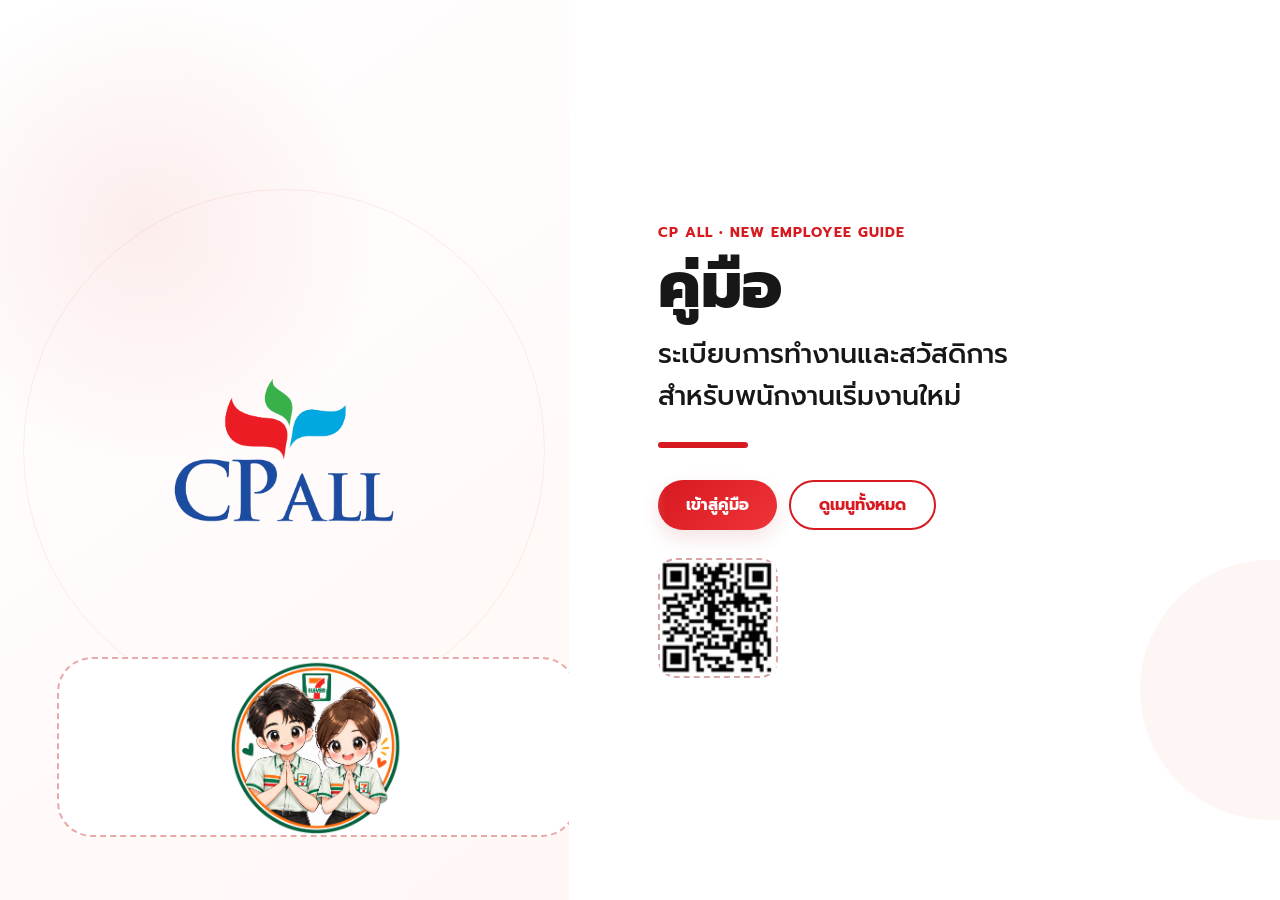
==== index.html @ 50b3a1e7 "upload website" ====
<!doctype html>
<html lang="th">
<head>
  <meta charset="UTF-8">
  <meta name="viewport" content="width=device-width, initial-scale=1.0">

  <title>คู่มือระเบียบการทำงานและสวัสดิการ</title>

  <!-- CSS -->
  <link rel="stylesheet" href="css/style.css">
</head>

<body>

  <main class="page">

    <section class="landing">

      <!-- =========================
           ฝั่งซ้าย : LOGO / รูปภาพ
           ========================= -->
      <div class="landing-visual">

        <!-- LOGO -->
        <img
          src="assets/logo.png"
          class="landing-logo"
          alt="CP ALL Logo"
          onerror="
            this.style.display='none';
            this.nextElementSibling.style.display='flex';
          "
        >

        <!-- แสดงเมื่อไม่มี logo.png -->
        <div
          class="placeholder"
          style="
            display:none;
            width:260px;
            height:180px;
          "
        >
          <b>logo.png</b>
          <small>
            นำไฟล์โลโก้มาใส่ที่<br>
            assets/logo.png
          </small>
        </div>

        <!-- รูปภาพด้านล่าง -->
        <div class="landing-photo">
          <img
            src="assets/pic1.png"
            alt="ภาพประกอบคู่มือ"
          >
        </div>

      </div>


      <!-- =========================
           ฝั่งขวา : ข้อมูลหน้าแรก
           ========================= -->
      <div class="landing-content">

        <!-- ข้อความด้านบน -->
        <div class="kicker fade-up">
          CP ALL • NEW EMPLOYEE GUIDE
        </div>

        <!-- หัวข้อ -->
        <h1 class="fade-up delay-1">
          คู่มือ
        </h1>

        <!-- รายละเอียด -->
        <h2 class="fade-up delay-2">
          ระเบียบการทำงานและสวัสดิการ
          <br>
          สำหรับพนักงานเริ่มงานใหม่
        </h2>

        <!-- เส้นแดง -->
        <div class="landing-line fade-up delay-3"></div>

        <!-- ปุ่ม -->
        <div class="landing-actions fade-up delay-4">

          <a
            class="btn red"
            href="menu.html"
          >
            เข้าสู่คู่มือ
          </a>

          <a
            class="btn white"
            href="menu.html"
          >
            ดูเมนูทั้งหมด
          </a>

        </div>

        <!-- QR CODE -->
        <div class="qr-box fade-up delay-5">
          <img
            src="assets/qr.png"
            alt="QR Code"
          >
        </div>

      </div>

    </section>

  </main>

  <!-- JavaScript -->
  <script src="js/main.js"></script>

</body>
</html>
---- css/style.css ----
@import url('https://fonts.googleapis.com/css2?family=Prompt:wght@300;400;500;600;700;800&display=swap');

:root{
  --red:#d71920;
  --red2:#ee3439;
  --red-dark:#b90f15;
  --red-soft:#fff3f1;
  --pink:#f4aaa9;
  --pink-soft:#fff8f6;
  --ink:#171717;
  --muted:#777;
  --white:#fff;
  --shadow:0 14px 35px rgba(170,20,25,.13);
  --shadow2:0 8px 20px rgba(170,20,25,.12);
}

*{box-sizing:border-box}
html{scroll-behavior:smooth}
body{
  margin:0;
  min-height:100vh;
  font-family:"Prompt",sans-serif;
  color:var(--ink);
  background:
    radial-gradient(circle at 10% 10%,rgba(215,25,32,.06),transparent 28%),
    radial-gradient(circle at 90% 90%,rgba(215,25,32,.05),transparent 30%),
    #fff;
  overflow-x:hidden;
}
a{text-decoration:none;color:inherit}
button{font:inherit}
img{max-width:100%;display:block}

.page{
  min-height:100vh;
  position:relative;
  overflow:hidden;
}

.page::before,
.page::after{
  content:"";
  position:absolute;
  border-radius:50%;
  pointer-events:none;
  z-index:0;
}
.page::before{
  width:320px;height:320px;
  background:rgba(215,25,32,.045);
  left:-160px;top:120px;
}
.page::after{
  width:260px;height:260px;
  background:rgba(244,170,169,.12);
  right:-120px;bottom:80px;
}

.container{
  width:min(1180px,calc(100% - 36px));
  margin:auto;
  position:relative;
  z-index:1;
}

.fade-up{
  animation:fadeUp .7s cubic-bezier(.2,.8,.2,1) both;
}
.delay-1{animation-delay:.08s}
.delay-2{animation-delay:.16s}
.delay-3{animation-delay:.24s}
.delay-4{animation-delay:.32s}
.delay-5{animation-delay:.40s}
.delay-6{animation-delay:.48s}

@keyframes fadeUp{
  from{opacity:0;transform:translateY(22px)}
  to{opacity:1;transform:translateY(0)}
}
@keyframes float{
  0%,100%{transform:translateY(0)}
  50%{transform:translateY(-8px)}
}
@keyframes pulse{
  0%,100%{box-shadow:0 10px 25px rgba(215,25,32,.18)}
  50%{box-shadow:0 16px 38px rgba(215,25,32,.32)}
}
@keyframes shine{
  0%{transform:translateX(-120%)}
  55%,100%{transform:translateX(140%)}
}

/* ---------- common header ---------- */
.header{
  min-height:86px;
  background:rgba(255,255,255,.90);
  backdrop-filter:blur(14px);
  border-bottom:1px solid rgba(215,25,32,.10);
  display:flex;
  align-items:center;
  position:sticky;
  top:0;
  z-index:20;
}
.header-inner{
  width:min(1180px,calc(100% - 36px));
  margin:auto;
  display:flex;
  align-items:center;
  gap:18px;
}
.logo{
  width:78px;
  height:58px;
  object-fit:contain;
}
.header-title{
  font-size:18px;
  font-weight:700;
  color:var(--red);
}
.header-sub{
  font-size:12px;
  color:#777;
  margin-top:2px;
}
.back{
  width:44px;height:44px;
  border-radius:50%;
  background:#fff;
  color:var(--red);
  border:2px solid var(--red);
  display:flex;align-items:center;justify-content:center;
  font-size:29px;
  transition:.25s;
}
.back:hover{background:var(--red);color:#fff;transform:translateX(-3px)}

.btn{
  display:inline-flex;
  align-items:center;
  justify-content:center;
  min-height:48px;
  padding:11px 28px;
  border-radius:999px;
  font-weight:700;
  transition:.25s;
  position:relative;
  overflow:hidden;
}
.btn::after{
  content:"";
  position:absolute;
  top:0;bottom:0;width:55%;
  background:linear-gradient(90deg,transparent,rgba(255,255,255,.30),transparent);
  transform:translateX(-130%);
}
.btn:hover::after{animation:shine .8s}
.btn.red{
  color:#fff;
  background:linear-gradient(135deg,var(--red),var(--red2));
  box-shadow:var(--shadow2);
}
.btn.red:hover{transform:translateY(-3px);box-shadow:0 14px 28px rgba(215,25,32,.25)}
.btn.white{
  color:var(--red);
  background:#fff;
  border:2px solid var(--red);
}

/* ---------- landing ---------- */
.landing{
  min-height:100vh;
  display:grid;
  grid-template-columns:1fr 1.25fr;
  background:#fff;
}
.landing-visual{
  position:relative;
  min-height:100vh;
  background:
    radial-gradient(circle at 25% 25%,rgba(215,25,32,.07),transparent 30%),
    linear-gradient(145deg,#fff,#fff7f5);
  display:flex;
  align-items:center;
  justify-content:center;
  overflow:hidden;
}
.landing-visual::before{
  content:"";
  position:absolute;
  width:520px;height:520px;
  border-radius:50%;
  border:1px solid rgba(215,25,32,.08);
  animation:float 5s ease-in-out infinite;
}
.landing-logo{
  width:min(260px,48%);
  object-fit:contain;
  position:relative;
  z-index:2;
  animation:fadeUp .8s both, float 5s 1s ease-in-out infinite;
}
.landing-photo{
  position:absolute;
  left:10%;
  right:10%;
  bottom:7%;
  height:120px;
  border-radius:35px;
  border:2px dashed #e8aaa8;
  background:#fff;
  display:flex;
  align-items:center;
  justify-content:center;
  overflow:hidden;
}
.landing-content{
  min-height:100vh;
  padding:60px clamp(25px,7vw,100px);
  display:flex;
  flex-direction:column;
  justify-content:center;
  align-items:flex-start;
  position:relative;
}
.kicker{
  color:var(--red);
  font-weight:700;
  letter-spacing:1px;
  font-size:14px;
  margin-bottom:8px;
}
.landing-content h1{
  margin:0;
  font-size:clamp(38px,5vw,68px);
  line-height:1.08;
  font-weight:800;
}
.landing-content h2{
  margin:14px 0 0;
  font-size:clamp(19px,2.1vw,29px);
  line-height:1.55;
  font-weight:500;
}
.landing-line{
  width:90px;height:6px;border-radius:10px;
  background:var(--red);
  margin:25px 0 32px;
}
.landing-actions{
  display:flex;
  flex-wrap:wrap;
  gap:12px;
}
.qr-box{
  margin-top:28px;
  width:120px;height:120px;
  border:2px dashed #d9a5a5;
  border-radius:18px;
  display:flex;align-items:center;justify-content:center;
  text-align:center;
  color:#999;font-size:11px;
  background:#fff;
}

/* ---------- menu ---------- */
.menu-page{padding-bottom:60px}
.menu-head{text-align:center;padding:58px 0 25px}
.menu-head h1{font-size:clamp(30px,4vw,46px);margin:0;font-weight:800}
.menu-head p{margin:9px 0 0;color:#777}
.menu-head .red-line{margin:18px auto 0}
.red-line{width:70px;height:5px;background:var(--red);border-radius:10px}

.menu-grid{
  margin:25px auto 0;
  display:grid;
  grid-template-columns:repeat(3,1fr);
  gap:22px;
  width:min(900px,100%);
}
.menu-item{
  background:#fff;
  border:3px solid var(--red);
  color:var(--red);
  border-radius:28px;
  padding:24px 18px;
  display:flex;
  flex-direction:column;
  align-items:center;
  justify-content:center;
  min-height:185px;
  box-shadow:0 12px 24px rgba(215,25,32,.15);
  transition:all .28s cubic-bezier(.2,.8,.2,1);
  position:relative;
  overflow:hidden;
  -webkit-tap-highlight-color:transparent;
}
.menu-item::before{
  content:"";
  position:absolute;
  width:140px;height:140px;
  border-radius:50%;
  background:rgba(215,25,32,.06);
  top:-85px;right:-70px;
  transition:.35s;
}
.menu-item:hover{
  background:#fff7f6;
  transform:translateY(-8px) scale(1.025);
  box-shadow:0 20px 34px rgba(215,25,32,.22);
}
.menu-item:hover::before{transform:scale(1.7)}
.menu-icon{
  width:78px;height:78px;
  object-fit:contain;
  margin-bottom:12px;
  filter:drop-shadow(0 8px 12px rgba(0,0,0,.14));
  animation:float 4s ease-in-out infinite;
}
.menu-item:nth-child(2) .menu-icon{animation-delay:.2s}
.menu-item:nth-child(3) .menu-icon{animation-delay:.4s}
.menu-item:nth-child(4) .menu-icon{animation-delay:.6s}
.menu-item:nth-child(5) .menu-icon{animation-delay:.8s}
.menu-item:nth-child(6) .menu-icon{animation-delay:1s}
.menu-item:nth-child(7) .menu-icon{animation-delay:1.2s}
.menu-item:nth-child(8) .menu-icon{animation-delay:1.4s}
.menu-item:nth-child(9) .menu-icon{animation-delay:1.6s}
.label{
  font-weight:800;
  text-align:center;
  line-height:1.4;
  font-size:16px;
  position:relative;
  z-index:1;
}
.menu-footer{text-align:center;margin-top:28px}

/* ---------- content ---------- */
.content-page{padding-bottom:70px}
.content-title{
  margin:45px auto 24px;
  width:min(1050px,100%);
  background:linear-gradient(135deg,var(--red),var(--red2));
  color:#fff;
  border-radius:30px;
  padding:22px 30px;
  box-shadow:var(--shadow);
  position:relative;
  overflow:hidden;
}
.content-title::after{
  content:"";
  position:absolute;inset:0;
  width:45%;
  background:linear-gradient(90deg,transparent,rgba(255,255,255,.18),transparent);
  transform:translateX(-130%);
  animation:shine 3.5s infinite;
}
.content-title h1{margin:0;font-size:clamp(24px,3vw,35px)}
.content-title p{margin:5px 0 0;opacity:.9;font-size:13px}

.content-layout{
  width:min(1050px,100%);
  margin:auto;
  display:grid;
  grid-template-columns:repeat(2,1fr);
  gap:20px;
}
.card{
  background:#fff;
  border-radius:28px;
  padding:25px;
  box-shadow:var(--shadow2);
  border:1px solid rgba(215,25,32,.07);
}
.card h2,.card h3{margin:0 0 12px;color:var(--red)}
.card p,.card li{font-size:14px;line-height:1.9}
.card ul{margin:0;padding-left:22px}
.card.full{grid-column:1/-1}
.note{
  background:#ee9d9f;
  color:#1d1d1d;
  border-radius:28px;
  padding:23px 25px;
  line-height:1.8;
}
.note strong{font-size:20px;display:block}
.placeholder{
  min-height:190px;
  border:2px dashed #dfa6a6;
  background:#fffafa;
  border-radius:24px;
  display:flex;
  flex-direction:column;
  align-items:center;
  justify-content:center;
  text-align:center;
  color:#a07070;
  padding:20px;
}
.placeholder b{color:var(--red);font-size:18px}
.placeholder small{margin-top:7px;color:#999}

/* dress */
.dress-list{display:grid;gap:15px}
.dress-item{
  display:grid;
  grid-template-columns:105px 1fr;
  align-items:center;
  gap:18px;
  padding:17px;
  background:#fff;
  border-radius:25px;
  box-shadow:var(--shadow2);
}
.dress-img{
  width:105px;height:105px;
  border-radius:50%;
  border:2px dashed #d9a5a5;
  background:#fafafa;
  display:flex;align-items:center;justify-content:center;
  text-align:center;font-size:10px;color:#999;
}
.dress-item h3{margin:0 0 5px;color:#222}
.dress-item p{margin:0;font-size:13px;line-height:1.7}
.red-text{color:var(--red)!important}

/* leave */
.leave-list{display:grid;gap:15px}
.leave-item{
  display:grid;
  grid-template-columns:90px 1fr;
  gap:18px;
  align-items:center;
  background:#fff;
  border-radius:25px;
  padding:17px;
  box-shadow:var(--shadow2);
}
.leave-icon{
  width:82px;height:82px;
  border-radius:50%;
  background:#fae1d5;
  border:2px dashed #dda8a0;
  display:flex;align-items:center;justify-content:center;
  text-align:center;color:#999;font-size:10px;
}
.leave-item h3{margin:0 0 4px;color:var(--red)}
.leave-item p{margin:0;font-size:13px;line-height:1.7}

/* no calendar: salary uses cards */
.salary-flow{
  display:grid;
  grid-template-columns:repeat(3,1fr);
  gap:16px;
}
.salary-step{
  text-align:center;
  padding:24px;
  background:#fff;
  border-radius:26px;
  box-shadow:var(--shadow2);
}
.salary-step .number{
  width:56px;height:56px;border-radius:50%;
  background:var(--red);color:#fff;
  margin:0 auto 12px;
  display:flex;align-items:center;justify-content:center;
  font-size:22px;font-weight:800;
}

/* mobile */
@media(max-width:900px){
  .landing{grid-template-columns:1fr}
  .landing-visual{min-height:38vh}
  .landing-logo{width:170px}
  .landing-photo{height:70px;bottom:16px}
  .landing-content{min-height:auto;padding:55px 25px 65px;align-items:center;text-align:center}
  .landing-line{margin:22px auto 28px}
  .landing-actions{justify-content:center}
  .qr-box{margin-left:auto;margin-right:auto}
  .menu-grid{grid-template-columns:repeat(2,1fr)}
  .content-layout{grid-template-columns:1fr}
  .card.full{grid-column:auto}
  .salary-flow{grid-template-columns:1fr}
}
@media(max-width:560px){
  .container,.header-inner{width:min(100% - 24px,1180px)}
  .header{min-height:74px}
  .logo{width:65px;height:50px}
  .header-title{font-size:15px}
  .header-sub{font-size:10px}
  .back{width:40px;height:40px;font-size:25px}
  .menu-head{padding-top:38px}
  .menu-grid{grid-template-columns:1fr;gap:16px}
  .menu-item{min-height:150px}
  .menu-icon{width:70px;height:70px}
  .content-title{margin-top:28px;padding:19px 20px;border-radius:23px}
  .card{padding:20px;border-radius:23px}
  .dress-item{grid-template-columns:80px 1fr}
  .dress-img{width:80px;height:80px}
  .leave-item{grid-template-columns:70px 1fr}
  .leave-icon{width:66px;height:66px}
  .landing-content h1{font-size:38px}
}
@media(prefers-reduced-motion:reduce){
  *,*::before,*::after{animation-duration:.01ms!important;animation-iteration-count:1!important;transition-duration:.01ms!important}
}
@media(max-width:900px){
  .landing{
    grid-template-columns:1fr;
  }

  .landing-visual{
    min-height:38vh;
  }

  .landing-logo{
    width:170px;
  }

  .landing-content{
    min-height:auto;
    padding:55px 25px 65px;
    align-items:center;
    text-align:center;
  }

  .landing-line{
    margin:22px auto 28px;
  }

  .landing-actions{
    justify-content:center;
  }
}

@media(max-width:560px){
  .container,
  .header-inner{
    width:min(100% - 24px,1180px);
  }

  .landing-content h1{
    font-size:38px;
  }
}
.landing-photo img {
  display:block;
  width:100%;
  height:100%;
  object-fit:contain;
  object-position:center;
  border-radius:inherit;
}
.qr-box img {
  width: 100%;
  height: 100%;
  object-fit: contain;
  display: block;
}

/* รูปภาพ */
.image-box {
  display: flex;
  align-items: center;
  justify-content: center;
  overflow: hidden;
  border-radius: 12px;
  padding: 10px;
}

/* กำหนดขนาดรูปให้เล็กลง */
.image-box img {
  display: block;
  width: 100%;
  max-width: 480px;
  max-height: 320px;
  height: auto;
  object-fit: contain;
  border-radius: 12px;

  /* Animation */
  transition: transform 0.4s ease, filter 0.4s ease;
  animation: imageFloat 3s ease-in-out infinite;
}

/* รูปที่อยู่เต็มแถว */
.image-box.full {
  grid-column: 1 / -1;
  justify-content: center;
}

/* Hover เมื่อเอาเมาส์ชี้ */
.image-box img:hover {
  transform: scale(1.04);
  filter: drop-shadow(0 6px 10px rgba(0, 0, 0, 0.12));
}

/* แอนิเมชันลอยเบา ๆ */
@keyframes imageFloat {
  0%, 100% {
    transform: translateY(0);
  }
  50% {
    transform: translateY(-5px);
  }
}

/* มือถือ */
@media (max-width: 600px) {
  .image-box {
    padding: 5px;
  }

  .image-box img {
    max-width: 100%;
    max-height: 230px;
  }
}
.leave-list {
  margin-bottom: 0;
}
/* รายการวันลา */
.leave-list {
  display: flex;
  flex-direction: column;
  gap: 16px;
  width: 100%;
  margin-bottom: 30px;
}

/* กล่องแต่ละรายการ */
.leave-item {
  display: flex;
  align-items: center;
  gap: 20px;
  width: 100%;
  min-height: 130px;
  padding: 20px;
  background: #fff;
  border-radius: 24px;
  box-shadow: 0 8px 25px rgba(180, 0, 20, 0.08);
  box-sizing: border-box;
}

/* รูปไอคอน */
.leave-icon {
  width: 110px;
  height: 110px;
  flex-shrink: 0;
  display: flex;
  align-items: center;
  justify-content: center;
  border: 2px dashed #e8aaaa;
  border-radius: 50%;
  overflow: hidden;
}

.leave-icon img {
  width: 75%;
  height: 75%;
  object-fit: contain;
}

/* มือถือ */
@media (max-width: 600px) {
  .leave-item {
    min-height: 100px;
    padding: 14px;
    gap: 14px;
  }

  .leave-icon {
    width: 75px;
    height: 75px;
  }
}



/* ---------- landing photo refinement ---------- */
@media(max-width:900px){
  .landing-photo{
    left:8%;
    right:8%;
    bottom:16px;
    height:76px;
    border-radius:22px;
  }
}
@media(max-width:560px){
  .landing-photo{
    height:68px;
  }
}
/* หมายเหตุพร้อมรูปฮิญาบด้านขวา */
.note-hijab {
  display: flex;
  align-items: center;
  justify-content: space-between;
  gap: 16px;
}

.note-hijab-text {
  flex: 1;
  min-width: 0;
}

.note-hijab-text p {
  margin: 8px 0 0;
  line-height: 1.6;
}

.note-hijab-img {
  flex: 0 0 120px;
  width: 120px;
  height: 120px;
  display: flex;
  align-items: center;
  justify-content: center;
}

.note-hijab-img img {
  display: block;
  width: 100%;
  height: 100%;
  object-fit: contain;
}

/* ปรับขนาดสำหรับมือถือ */
@media (max-width: 600px) {
  .note-hijab {
    gap: 10px;
  }

  .note-hijab-img {
    flex-basis: 90px;
    width: 90px;
    height: 100px;
  }
}

/* รายการลา 2 คอลัมน์ */
.leave-list.full {
  grid-column: 1 / -1;
  display: grid;
  grid-template-columns: repeat(2, minmax(0, 1fr));
  gap: 22px;
  width: 100%;
}

/* แอนิเมชันการ์ด */
.leave-item {
  width: 100%;
  min-width: 0;
  box-sizing: border-box;

  opacity: 0;
  animation: leaveFadeUp 0.7s ease forwards;
  transition: transform 0.3s ease, box-shadow 0.3s ease;
}

/* แสดงการ์ดไล่ทีละใบ */
.leave-item:nth-child(1) { animation-delay: 0.1s; }
.leave-item:nth-child(2) { animation-delay: 0.2s; }
.leave-item:nth-child(3) { animation-delay: 0.3s; }
.leave-item:nth-child(4) { animation-delay: 0.4s; }
.leave-item:nth-child(5) { animation-delay: 0.5s; }

/* เอฟเฟกต์ตอนชี้การ์ด */
.leave-item:hover {
  transform: translateY(-6px);
  box-shadow: 0 14px 30px rgba(220, 20, 40, 0.12);
}

/* เอฟเฟกต์เลื่อนขึ้นและจางเข้ามา */
@keyframes leaveFadeUp {
  from {
    opacity: 0;
    transform: translateY(25px);
  }
  to {
    opacity: 1;
    transform: translateY(0);
  }
}

/* มือถือเรียง 1 คอลัมน์ */
@media (max-width: 768px) {
  .leave-list.full {
    grid-template-columns: 1fr;
    gap: 16px;
  }
}

/* รองรับผู้ใช้ที่ตั้งค่าลดการเคลื่อนไหว */
@media (prefers-reduced-motion: reduce) {
  .leave-item {
    animation: none;
    opacity: 1;
    transition: none;
  }
}

/* ปรับเฉพาะรูป pic1 */
.landing-photo {
  width: 100%;
  max-width: 520px;
  height: 180px;
  display: flex;
  align-items: center;
  justify-content: center;
  overflow: hidden;
}

.landing-photo img {
  width: 100%;
  height: 100%;
  object-fit: contain;
  display: block;
}
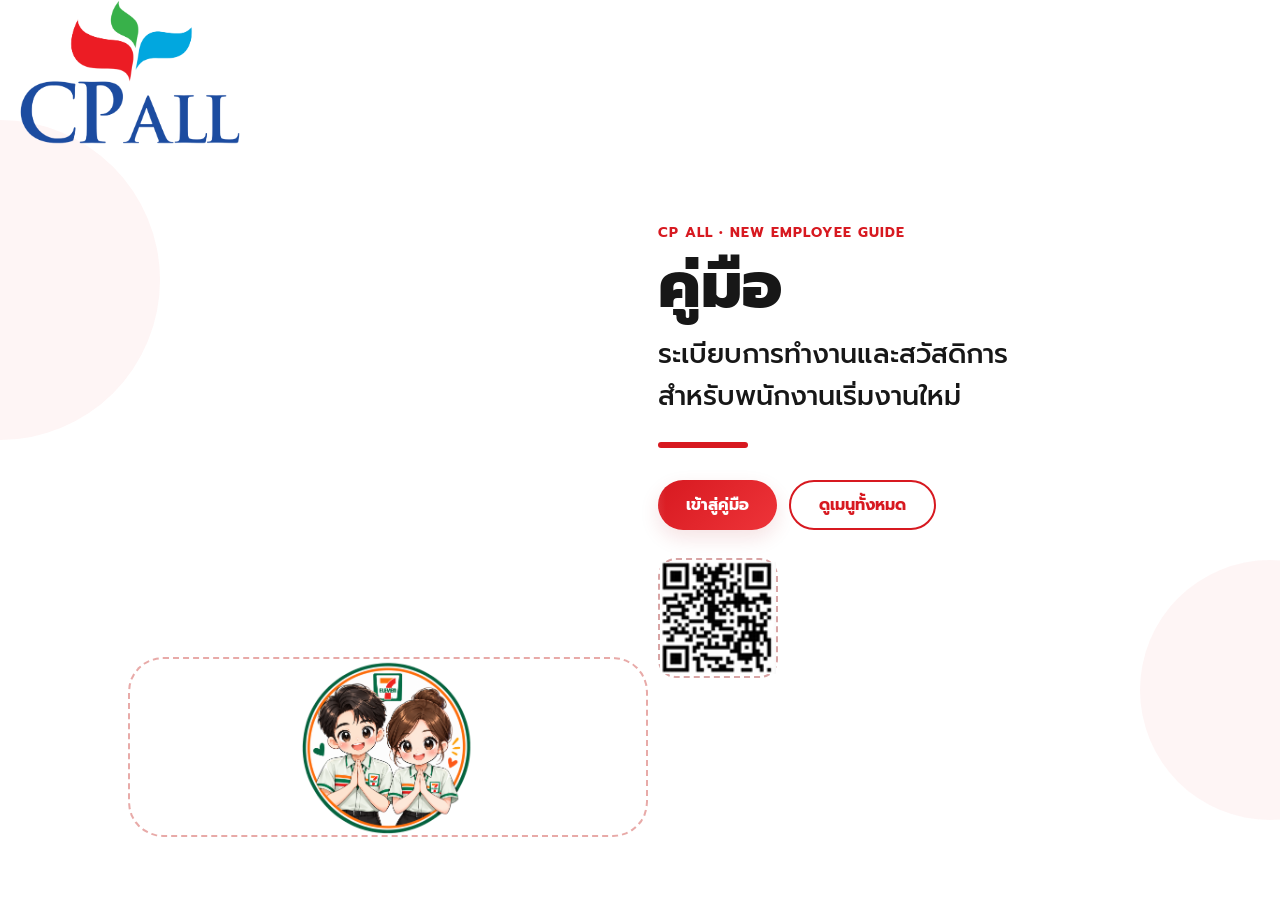
==== commit dc9e508c: "upload website" ====
--- a/index.html
+++ b/index.html
@@ -1,4 +1,3 @@
-
 <!doctype html>
 <html lang="th">
 <head>
@@ -7,7 +6,6 @@
 
   <title>คู่มือระเบียบการทำงานและสวัสดิการ</title>
 
-  <!-- CSS -->
   <link rel="stylesheet" href="css/style.css">
 </head>
 
@@ -18,11 +16,10 @@
     <section class="landing">
 
       <!-- =========================
-           ฝั่งซ้าย : LOGO / รูปภาพ
+           LOGO
            ========================= -->
-      <div class="landing-visual">
+      <div class="landing-logo-wrap">
 
-        <!-- LOGO -->
         <img
           src="assets/logo.png"
           class="landing-logo"
@@ -33,7 +30,6 @@
           "
         >
 
-        <!-- แสดงเมื่อไม่มี logo.png -->
         <div
           class="placeholder"
           style="
@@ -49,19 +45,24 @@
           </small>
         </div>
 
-        <!-- รูปภาพด้านล่าง -->
-        <div class="landing-photo">
-          <img
-            src="assets/pic1.png"
-            alt="ภาพประกอบคู่มือ"
-          >
-        </div>
+      </div>
+
+
+      <!-- =========================
+           PIC1 อยู่ด้านล่าง LOGO
+           ========================= -->
+      <div class="landing-photo">
+
+        <img
+          src="assets/pic1.png"
+          alt="ภาพประกอบคู่มือ"
+        >
 
       </div>
 
 
       <!-- =========================
-           ฝั่งขวา : ข้อมูลหน้าแรก
+           เนื้อหาหลัก
            ========================= -->
       <div class="landing-content">
 
@@ -106,10 +107,12 @@
 
         <!-- QR CODE -->
         <div class="qr-box fade-up delay-5">
+
           <img
             src="assets/qr.png"
             alt="QR Code"
           >
+
         </div>
 
       </div>
@@ -118,8 +121,7 @@
 
   </main>
 
-  <!-- JavaScript -->
   <script src="js/main.js"></script>
 
 </body>
-</html>
+</html>
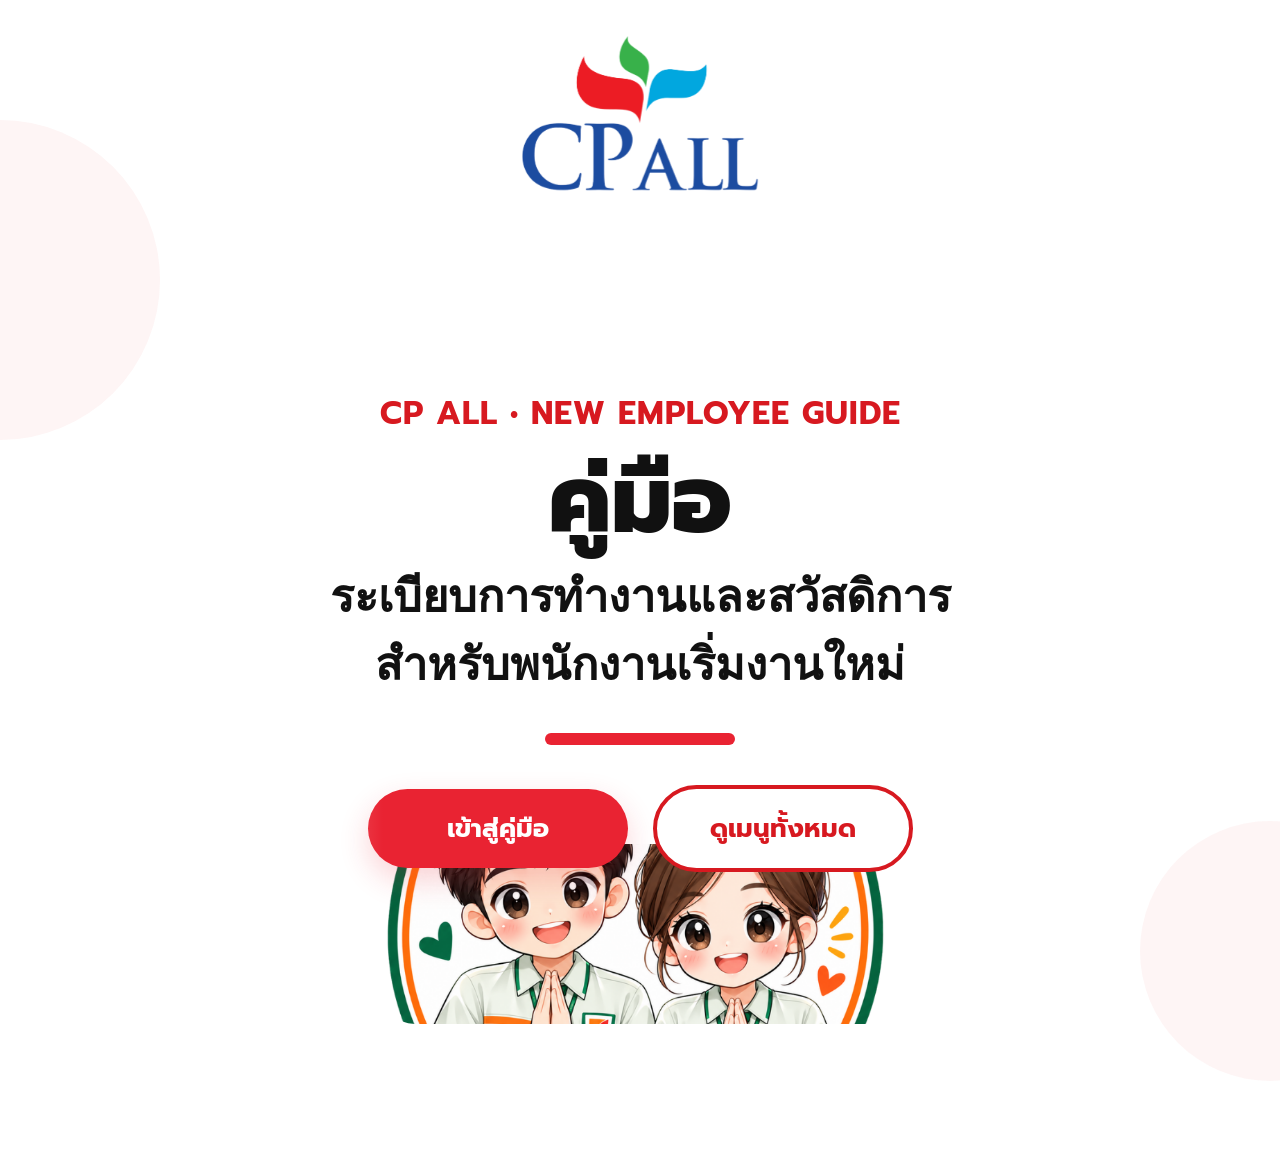
==== commit 59851f23: "upload website" ====
--- a/index.html
+++ b/index.html
@@ -48,17 +48,13 @@
       </div>
 
 
-      <!-- =========================
-           PIC1 อยู่ด้านล่าง LOGO
-           ========================= -->
-      <div class="landing-photo">
-
-        <img
-          src="assets/pic1.png"
-          alt="ภาพประกอบคู่มือ"
-        >
-
-      </div>
+  <!-- PIC1 -->
+<div class="landing-photo">
+  <img
+    src="assets/pic1.png"
+    alt="ภาพประกอบคู่มือ"
+  >
+</div>
 
 
       <!-- =========================
@@ -105,15 +101,7 @@
 
         </div>
 
-        <!-- QR CODE -->
-        <div class="qr-box fade-up delay-5">
 
-          <img
-            src="assets/qr.png"
-            alt="QR Code"
-          >
-
-        </div>
 
       </div>
 
--- a/css/style.css
+++ b/css/style.css
@@ -821,4 +821,414 @@
   height: 100%;
   object-fit: contain;
   display: block;
+}
+/* =========================================
+   LANDING PAGE
+   ========================================= */
+
+.landing {
+  width: 100%;
+  min-height: 100vh;
+
+  display: flex;
+  flex-direction: column;
+  align-items: center;
+
+  overflow: hidden;
+
+  padding: 35px 20px 50px;
+}
+
+
+/* =========================================
+   LOGO
+   ========================================= */
+
+.landing-logo-wrap {
+  width: 100%;
+
+  display: flex;
+  justify-content: center;
+  align-items: center;
+
+  margin-bottom: 20px;
+}
+
+.landing-logo {
+  width: min(280px, 70vw);
+  height: auto;
+
+  object-fit: contain;
+
+  display: block;
+}
+
+
+/* =========================================
+   PIC1
+   อยู่ด้านล่าง LOGO
+   ========================================= */
+
+.landing-photo {
+  width: min(900px, 94vw);
+
+  display: flex;
+  justify-content: center;
+  align-items: center;
+
+  margin-bottom: 65px;
+}
+
+.landing-photo img {
+  width: 100%;
+  height: auto;
+
+  display: block;
+
+  object-fit: contain;
+}
+
+
+/* =========================================
+   CONTENT
+   ========================================= */
+
+.landing-content {
+  width: 100%;
+  max-width: 900px;
+
+  display: flex;
+  flex-direction: column;
+  align-items: center;
+
+  text-align: center;
+}
+
+
+/* =========================================
+   KICKER
+   ========================================= */
+
+.kicker {
+  font-size: clamp(18px, 3vw, 32px);
+  font-weight: 700;
+
+  color: #d71920;
+
+  letter-spacing: 1px;
+
+  margin-bottom: 15px;
+}
+
+
+/* =========================================
+   TITLE
+   ========================================= */
+
+.landing-content h1 {
+  margin: 0 0 15px;
+
+  font-size: clamp(55px, 9vw, 95px);
+  line-height: 1;
+
+  font-weight: 800;
+
+  color: #111;
+}
+
+
+/* =========================================
+   SUB TITLE
+   ========================================= */
+
+.landing-content h2 {
+  margin: 0;
+
+  font-size: clamp(25px, 4vw, 45px);
+  line-height: 1.5;
+
+  font-weight: 600;
+
+  color: #111;
+}
+
+
+/* =========================================
+   RED LINE
+   ========================================= */
+
+.landing-line {
+  width: 190px;
+  height: 12px;
+
+  margin: 35px 0 40px;
+
+  background: #e92332;
+
+  border-radius: 999px;
+}
+
+
+/* =========================================
+   BUTTONS
+   ========================================= */
+
+.landing-actions {
+  width: 100%;
+
+  display: flex;
+  justify-content: center;
+  align-items: center;
+
+  gap: 25px;
+
+  margin-bottom: 60px;
+}
+
+.btn {
+  min-width: 260px;
+
+  padding: 20px 35px;
+
+  border-radius: 60px;
+
+  font-size: 26px;
+  font-weight: 700;
+
+  text-decoration: none;
+
+  text-align: center;
+
+  transition:
+    transform 0.25s ease,
+    box-shadow 0.25s ease;
+}
+
+.btn:hover {
+  transform: translateY(-4px);
+}
+
+.btn.red {
+  color: white;
+  background: #e92332;
+
+  box-shadow: 0 12px 30px rgba(233, 35, 50, 0.2);
+}
+
+.btn.white {
+  color: #d71920;
+
+  background: white;
+
+  border: 4px solid #d71920;
+}
+
+
+/* =========================================
+   QR CODE
+   ========================================= */
+
+.qr-box {
+  display: flex;
+  justify-content: center;
+  align-items: center;
+
+  margin-bottom: 20px;
+}
+
+.qr-box img {
+  width: min(280px, 55vw);
+  height: auto;
+
+  display: block;
+}
+
+
+/* =========================================
+   ANIMATION
+   ========================================= */
+
+.fade-up {
+  opacity: 0;
+  transform: translateY(25px);
+
+  animation: fadeUp 0.7s ease forwards;
+}
+
+.delay-1 {
+  animation-delay: 0.1s;
+}
+
+.delay-2 {
+  animation-delay: 0.2s;
+}
+
+.delay-3 {
+  animation-delay: 0.3s;
+}
+
+.delay-4 {
+  animation-delay: 0.4s;
+}
+
+.delay-5 {
+  animation-delay: 0.5s;
+}
+
+@keyframes fadeUp {
+  to {
+    opacity: 1;
+    transform: translateY(0);
+  }
+}
+
+
+/* =========================================
+   MOBILE
+   ========================================= */
+
+@media (max-width: 600px) {
+
+  .landing {
+    padding: 25px 15px 40px;
+  }
+
+  .landing-logo {
+    width: 230px;
+  }
+
+  .landing-photo {
+    width: 100%;
+    margin-bottom: 45px;
+  }
+
+  .kicker {
+    font-size: 18px;
+  }
+
+  .landing-content h1 {
+    font-size: 58px;
+  }
+
+  .landing-content h2 {
+    font-size: 25px;
+    line-height: 1.45;
+  }
+
+  .landing-line {
+    width: 150px;
+    height: 9px;
+
+    margin: 28px 0 30px;
+  }
+
+  .landing-actions {
+    flex-direction: column;
+
+    width: 100%;
+
+    gap: 15px;
+
+    margin-bottom: 45px;
+  }
+
+  .btn {
+    width: min(330px, 90vw);
+
+    min-width: 0;
+
+    padding: 17px 20px;
+
+    font-size: 22px;
+  }
+
+  .qr-box img {
+    width: 210px;
+  }
+}
+
+
+/* =========================================
+   SMALL MOBILE
+   ========================================= */
+
+@media (max-width: 400px) {
+
+  .landing-logo {
+    width: 200px;
+  }
+
+  .landing-photo {
+    margin-bottom: 35px;
+  }
+
+  .kicker {
+    font-size: 16px;
+  }
+
+  .landing-content h1 {
+    font-size: 50px;
+  }
+
+  .landing-content h2 {
+    font-size: 22px;
+  }
+
+  .btn {
+    font-size: 20px;
+  }
+
+  .qr-box img {
+    width: 190px;
+  }
+}
+/* =========================================
+   PIC1
+   ไม่มีกรอบ ไม่มีเส้น ไม่มีพื้นหลัง
+   ========================================= */
+
+.landing-photo {
+  width: min(900px, 94vw);
+
+  display: flex;
+  justify-content: center;
+  align-items: center;
+
+  margin: 0 auto 55px;
+  padding: 0;
+
+  background: transparent;
+  border: none;
+  box-shadow: none;
+}
+
+.landing-photo img {
+  width: 100%;
+  max-width: 900px;
+  height: auto;
+
+  display: block;
+
+  object-fit: contain;
+
+  /* ไม่มีกรอบ */
+  border: none;
+  outline: none;
+  box-shadow: none;
+
+  /* ทำให้ภาพดูนุ่มและสวยขึ้น */
+  border-radius: 0;
+}
+@media (max-width: 600px) {
+
+  .landing-photo {
+    width: 100%;
+    margin-bottom: 40px;
+  }
+
+  .landing-photo img {
+    width: 100%;
+    max-width: 100%;
+  }
+
 }
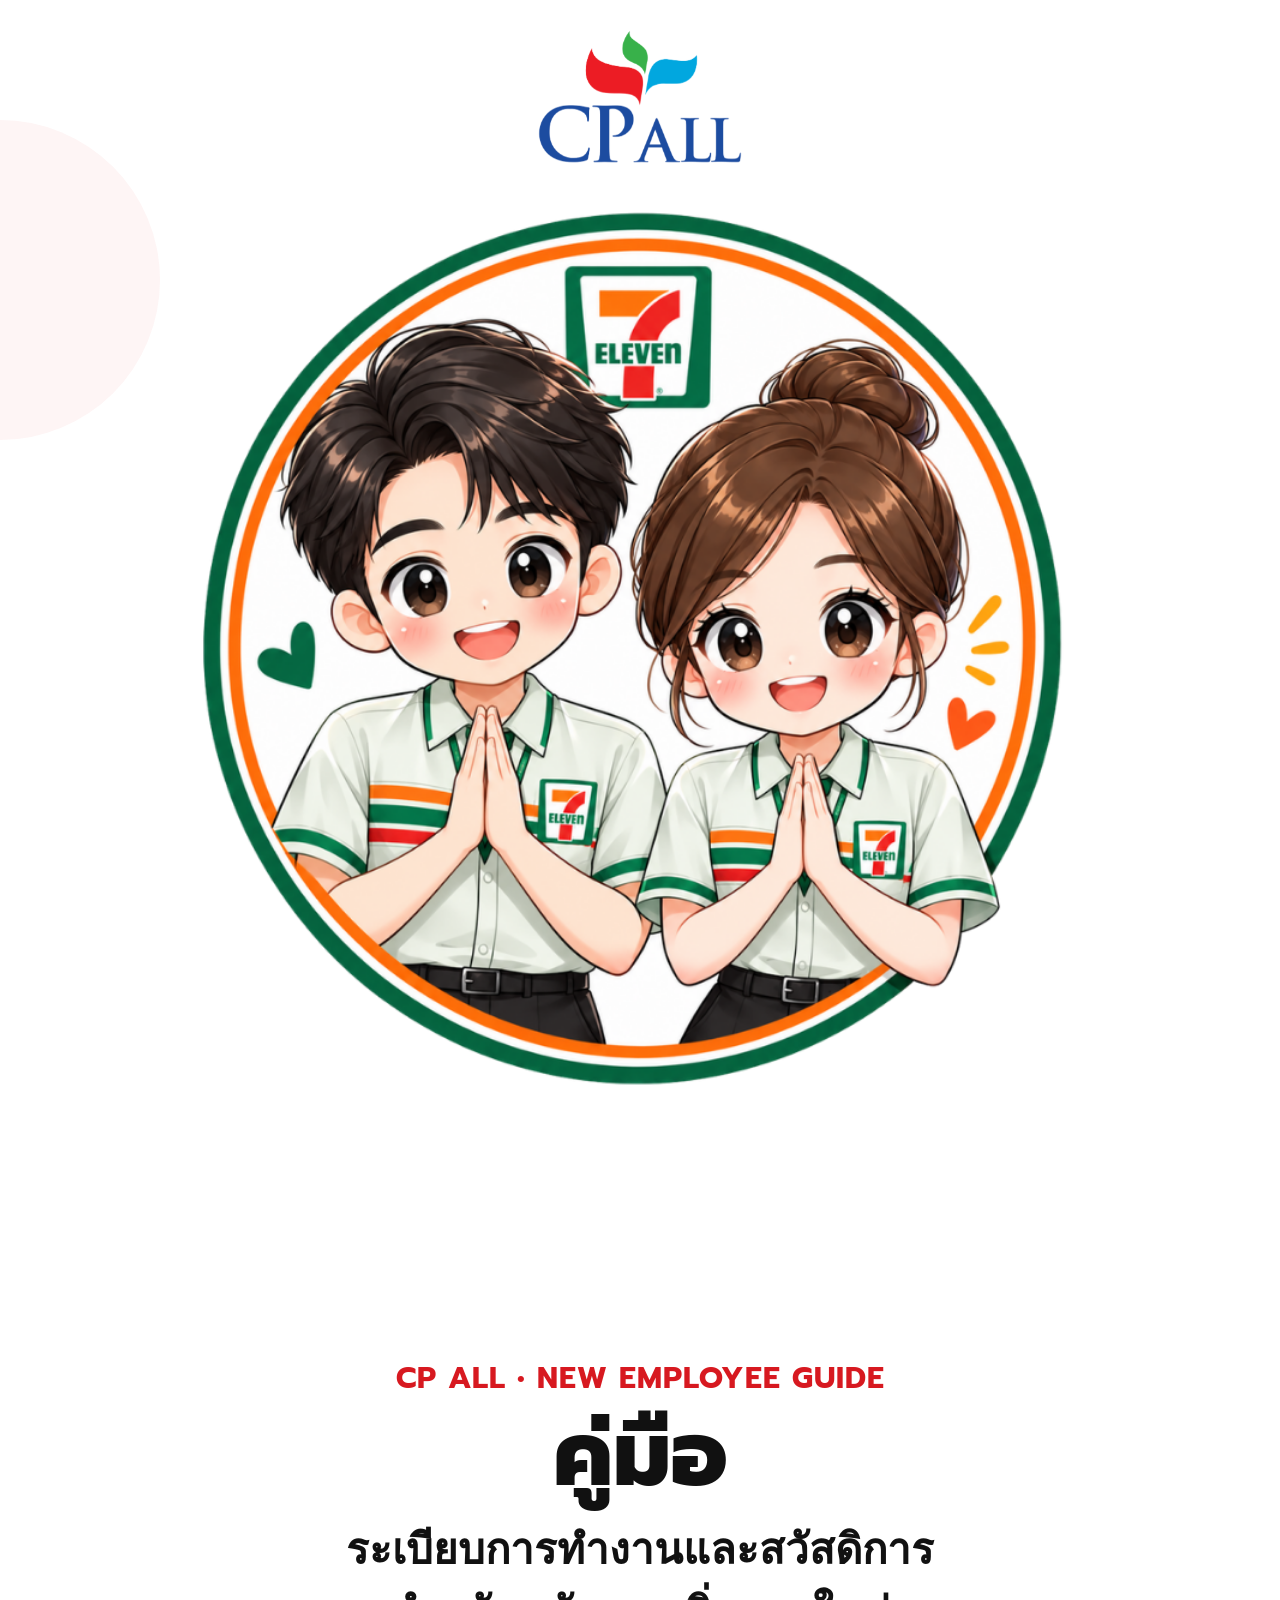
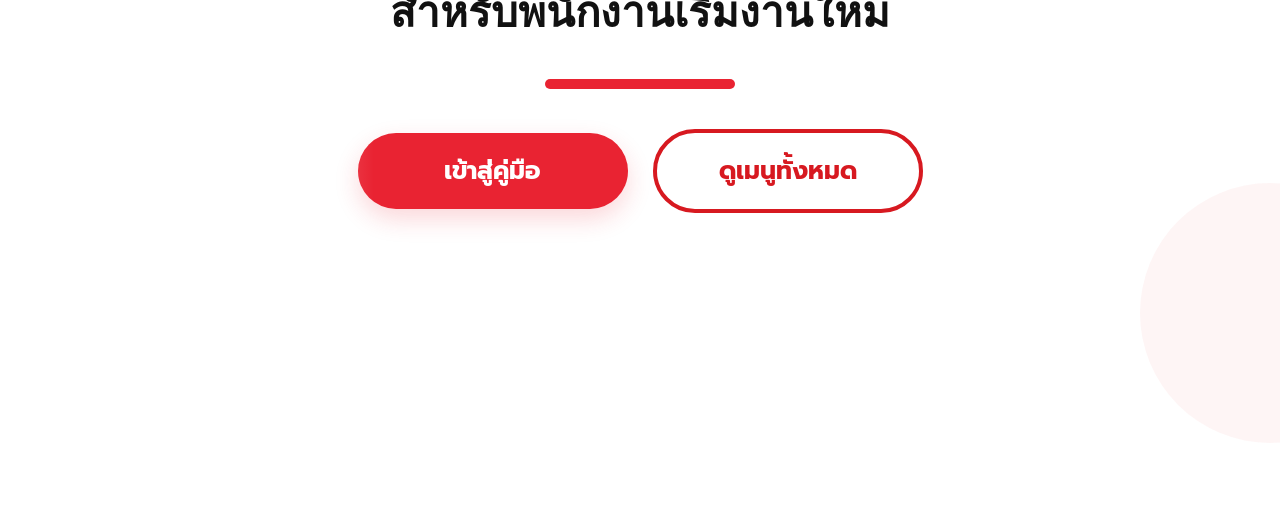
==== commit b67a482c: "upload website" ====
--- a/index.html
+++ b/index.html
@@ -15,75 +15,48 @@
 
     <section class="landing">
 
-      <!-- =========================
-           LOGO
-           ========================= -->
-      <div class="landing-logo-wrap">
-
+      <!-- LOGO -->
+      <div class="logo-area">
         <img
           src="assets/logo.png"
           class="landing-logo"
           alt="CP ALL Logo"
-          onerror="
-            this.style.display='none';
-            this.nextElementSibling.style.display='flex';
-          "
         >
-
-        <div
-          class="placeholder"
-          style="
-            display:none;
-            width:260px;
-            height:180px;
-          "
-        >
-          <b>logo.png</b>
-          <small>
-            นำไฟล์โลโก้มาใส่ที่<br>
-            assets/logo.png
-          </small>
-        </div>
-
       </div>
 
 
-  <!-- PIC1 -->
-<div class="landing-photo">
-  <img
-    src="assets/pic1.png"
-    alt="ภาพประกอบคู่มือ"
-  >
-</div>
+      <!-- PIC1 แยกเป็นส่วนของตัวเอง -->
+      <div class="pic1-area">
+        <img
+          src="assets/pic1.png"
+          class="pic1"
+          alt="ภาพประกอบ"
+        >
+      </div>
 
 
-      <!-- =========================
-           เนื้อหาหลัก
-           ========================= -->
+      <!-- เนื้อหา -->
       <div class="landing-content">
 
-        <!-- ข้อความด้านบน -->
-        <div class="kicker fade-up">
+        <div class="kicker">
           CP ALL • NEW EMPLOYEE GUIDE
         </div>
 
-        <!-- หัวข้อ -->
-        <h1 class="fade-up delay-1">
+        <h1>
           คู่มือ
         </h1>
 
-        <!-- รายละเอียด -->
-        <h2 class="fade-up delay-2">
+        <h2>
           ระเบียบการทำงานและสวัสดิการ
           <br>
           สำหรับพนักงานเริ่มงานใหม่
         </h2>
 
-        <!-- เส้นแดง -->
-        <div class="landing-line fade-up delay-3"></div>
+        <div class="landing-line"></div>
+
 
         <!-- ปุ่ม -->
-        <div class="landing-actions fade-up delay-4">
+        <div class="landing-actions">
 
           <a
             class="btn red"
@@ -103,6 +76,7 @@
 
 
 
+
       </div>
 
     </section>
--- a/css/style.css
+++ b/css/style.css
@@ -1231,4 +1231,420 @@
     max-width: 100%;
   }
 
+}
+@import url('https://fonts.googleapis.com/css2?family=Prompt:wght@300;400;500;600;700;800&display=swap');
+
+* {
+  box-sizing: border-box;
+}
+
+html,
+body {
+  margin: 0;
+  padding: 0;
+  width: 100%;
+  min-height: 100%;
+}
+
+body {
+  font-family: 'Prompt', sans-serif;
+  background: #fffafa;
+  color: #111;
+}
+
+
+/* =========================================
+   PAGE
+   ========================================= */
+
+.page {
+  width: 100%;
+  min-height: 100vh;
+}
+
+
+/* =========================================
+   LANDING
+   ทุกส่วนเรียงจากบนลงล่าง
+   ไม่มีการซ้อนทับ
+   ========================================= */
+
+.landing {
+  width: 100%;
+  min-height: 100vh;
+
+  display: flex;
+  flex-direction: column;
+  align-items: center;
+
+  padding: 30px 20px 60px;
+
+  overflow: hidden;
+}
+
+
+/* =========================================
+   LOGO
+   ========================================= */
+
+.logo-area {
+  width: 100%;
+
+  display: flex;
+  justify-content: center;
+  align-items: center;
+
+  margin-bottom: 30px;
+}
+
+.landing-logo {
+  display: block;
+
+  width: 240px;
+  max-width: 70vw;
+  height: auto;
+
+  object-fit: contain;
+
+  margin: 0;
+  padding: 0;
+
+  border: none;
+  outline: none;
+  box-shadow: none;
+}
+
+
+/* =========================================
+   PIC1
+   ========================================= */
+
+.pic1-area {
+  width: 100%;
+  max-width: 1000px;
+
+  display: flex;
+  justify-content: center;
+  align-items: center;
+
+  position: static;
+
+  margin: 0 auto 70px;
+  padding: 0;
+}
+
+.pic1 {
+  position: static;
+
+  display: block;
+
+  width: 100%;
+  max-width: 900px;
+  height: auto;
+
+  margin: 0;
+  padding: 0;
+
+  object-fit: contain;
+
+  border: none;
+  outline: none;
+  border-radius: 0;
+  box-shadow: none;
+}
+
+
+/* =========================================
+   CONTENT
+   ========================================= */
+
+.landing-content {
+  position: static;
+
+  width: 100%;
+  max-width: 900px;
+
+  display: flex;
+  flex-direction: column;
+  align-items: center;
+
+  text-align: center;
+
+  margin: 0;
+  padding: 0;
+}
+
+
+/* =========================================
+   KICKER
+   ========================================= */
+
+.kicker {
+  margin: 0 0 12px;
+
+  font-size: clamp(18px, 3vw, 30px);
+  font-weight: 700;
+
+  line-height: 1.3;
+
+  color: #d71920;
+
+  letter-spacing: 1px;
+}
+
+
+/* =========================================
+   TITLE
+   ========================================= */
+
+.landing-content h1 {
+  margin: 0 0 18px;
+
+  font-size: clamp(55px, 8vw, 90px);
+  line-height: 1;
+
+  font-weight: 800;
+
+  color: #111;
+}
+
+
+/* =========================================
+   SUBTITLE
+   ========================================= */
+
+.landing-content h2 {
+  margin: 0;
+
+  font-size: clamp(24px, 4vw, 42px);
+  line-height: 1.5;
+
+  font-weight: 600;
+
+  color: #111;
+}
+
+
+/* =========================================
+   RED LINE
+   ========================================= */
+
+.landing-line {
+  width: 190px;
+  height: 10px;
+
+  margin: 35px 0 40px;
+
+  background: #e92332;
+
+  border-radius: 999px;
+}
+
+
+/* =========================================
+   BUTTONS
+   ========================================= */
+
+.landing-actions {
+  width: 100%;
+
+  display: flex;
+  justify-content: center;
+  align-items: center;
+
+  gap: 25px;
+
+  margin: 0 0 55px;
+}
+
+.btn {
+  display: flex;
+  justify-content: center;
+  align-items: center;
+
+  width: 270px;
+
+  padding: 19px 25px;
+
+  border-radius: 60px;
+
+  font-size: 25px;
+  font-weight: 700;
+
+  text-decoration: none;
+
+  transition:
+    transform .2s ease,
+    box-shadow .2s ease;
+}
+
+.btn:hover {
+  transform: translateY(-3px);
+}
+
+.btn.red {
+  color: #fff;
+  background: #e92332;
+
+  box-shadow: 0 10px 25px rgba(233, 35, 50, .18);
+}
+
+.btn.white {
+  color: #d71920;
+  background: #fff;
+
+  border: 4px solid #d71920;
+}
+
+
+/* =========================================
+   QR
+   ========================================= */
+
+.qr-box {
+  position: static;
+
+  display: flex;
+  justify-content: center;
+  align-items: center;
+
+  width: 100%;
+
+  margin: 0;
+  padding: 0;
+}
+
+.qr-box img {
+  position: static;
+
+  display: block;
+
+  width: 230px;
+  max-width: 60vw;
+  height: auto;
+
+  margin: 0;
+  padding: 0;
+
+  border: none;
+  outline: none;
+  box-shadow: none;
+}
+
+
+/* =========================================
+   MOBILE
+   ========================================= */
+
+@media (max-width: 600px) {
+
+  .landing {
+    padding: 25px 15px 45px;
+  }
+
+
+  .logo-area {
+    margin-bottom: 25px;
+  }
+
+  .landing-logo {
+    width: 210px;
+  }
+
+
+  .pic1-area {
+    width: 100%;
+
+    margin-bottom: 45px;
+  }
+
+  .pic1 {
+    width: 100%;
+    max-width: 100%;
+  }
+
+
+  .kicker {
+    font-size: 17px;
+  }
+
+
+  .landing-content h1 {
+    font-size: 55px;
+  }
+
+
+  .landing-content h2 {
+    font-size: 23px;
+    line-height: 1.5;
+  }
+
+
+  .landing-line {
+    width: 150px;
+    height: 9px;
+
+    margin: 28px 0 30px;
+  }
+
+
+  .landing-actions {
+    flex-direction: column;
+
+    width: 100%;
+
+    gap: 15px;
+
+    margin-bottom: 45px;
+  }
+
+
+  .btn {
+    width: min(330px, 90vw);
+
+    font-size: 21px;
+
+    padding: 17px 20px;
+  }
+
+
+  .qr-box img {
+    width: 200px;
+  }
+}
+
+
+/* =========================================
+   SMALL MOBILE
+   ========================================= */
+
+@media (max-width: 400px) {
+
+  .landing-logo {
+    width: 190px;
+  }
+
+  .pic1-area {
+    margin-bottom: 35px;
+  }
+
+  .kicker {
+    font-size: 15px;
+  }
+
+  .landing-content h1 {
+    font-size: 48px;
+  }
+
+  .landing-content h2 {
+    font-size: 21px;
+  }
+
+  .btn {
+    font-size: 19px;
+  }
+
+  .qr-box img {
+    width: 180px;
+  }
 }
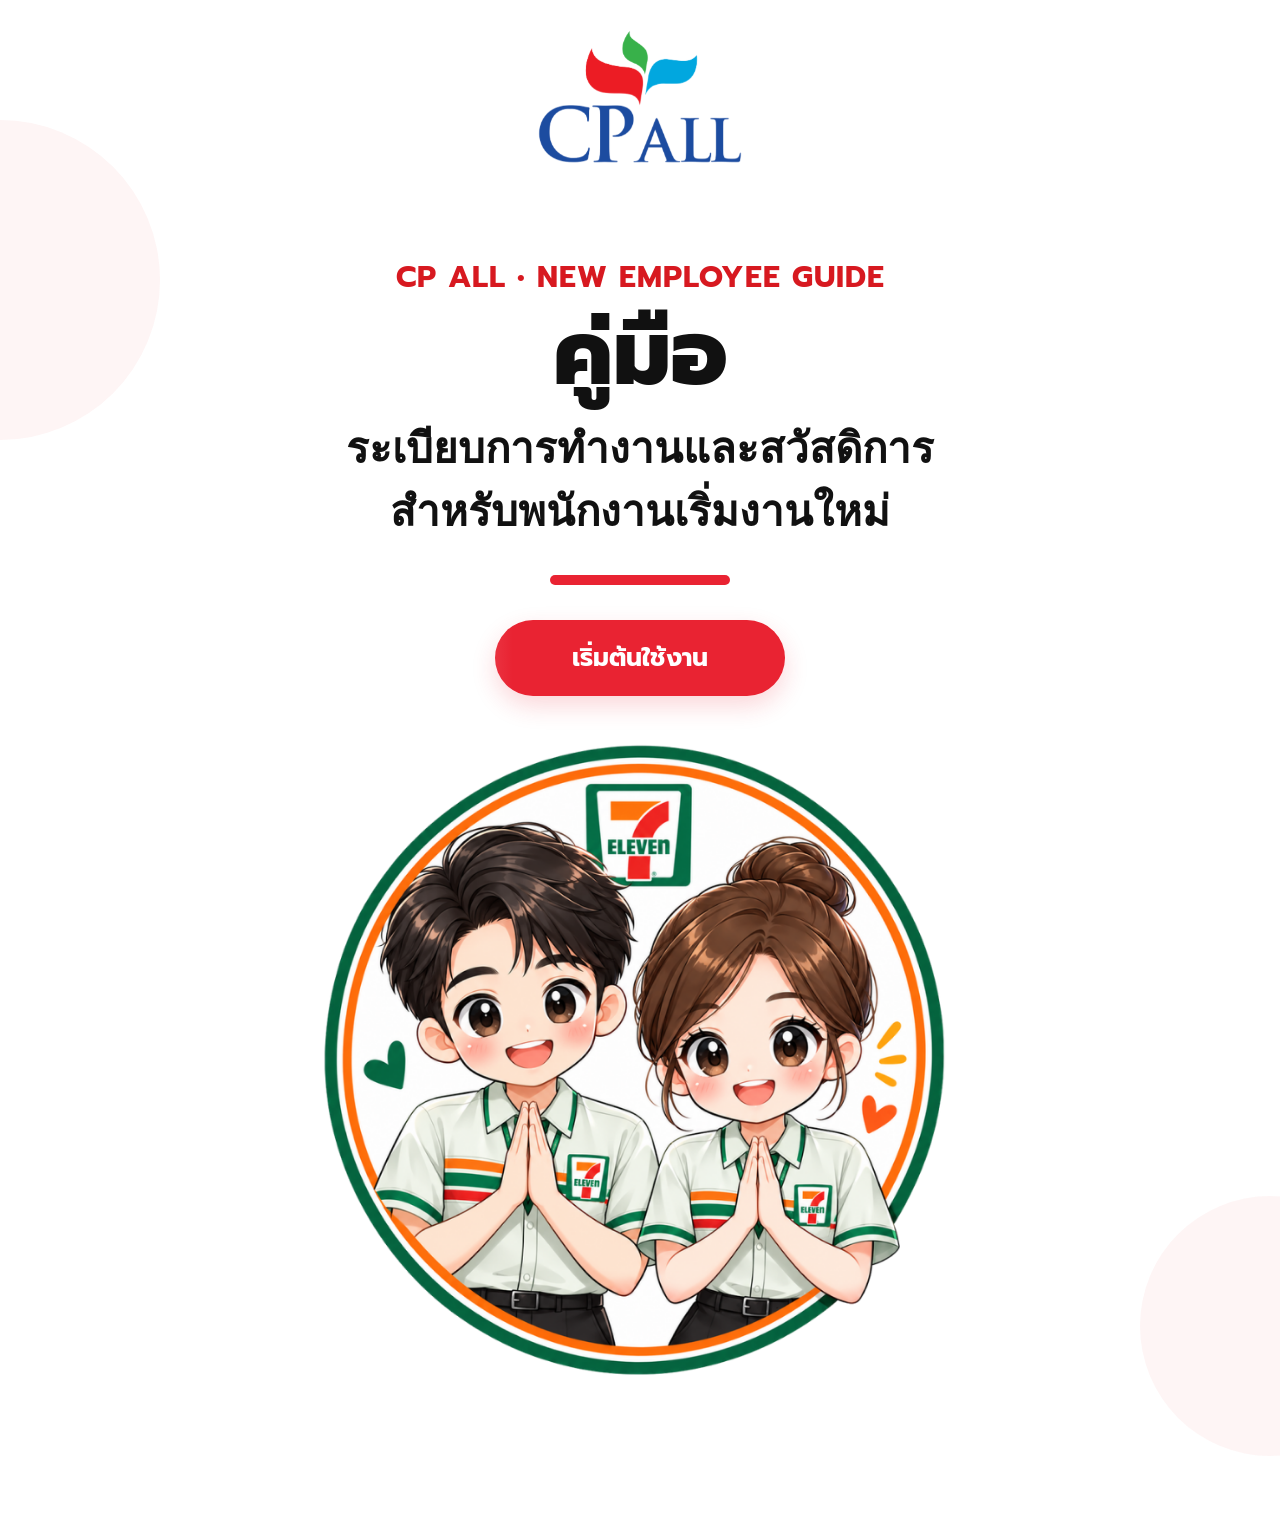
==== commit c9d42800: "upload website" ====
--- a/index.html
+++ b/index.html
@@ -25,16 +25,6 @@
       </div>
 
 
-      <!-- PIC1 แยกเป็นส่วนของตัวเอง -->
-      <div class="pic1-area">
-        <img
-          src="assets/pic1.png"
-          class="pic1"
-          alt="ภาพประกอบ"
-        >
-      </div>
-
-
       <!-- เนื้อหา -->
       <div class="landing-content">
 
@@ -55,29 +45,31 @@
         <div class="landing-line"></div>
 
 
-        <!-- ปุ่ม -->
+        <!-- ปุ่มเดียว -->
         <div class="landing-actions">
 
           <a
             class="btn red"
             href="menu.html"
           >
-            เข้าสู่คู่มือ
-          </a>
-
-          <a
-            class="btn white"
-            href="menu.html"
-          >
-            ดูเมนูทั้งหมด
+            เริ่มต้นใช้งาน
           </a>
 
         </div>
 
 
+        <!-- PIC1 อยู่ใต้ปุ่ม -->
+        <div class="pic1-area">
+
+          <img
+            src="assets/pic1.png"
+            class="pic1"
+            alt="ภาพประกอบคู่มือ"
+          >
+
+        </div>
 
 
-      </div>
 
     </section>
 
--- a/css/style.css
+++ b/css/style.css
@@ -1232,6 +1232,7 @@
   }
 
 }
+
 @import url('https://fonts.googleapis.com/css2?family=Prompt:wght@300;400;500;600;700;800&display=swap');
 
 * {
@@ -1265,8 +1266,6 @@
 
 /* =========================================
    LANDING
-   ทุกส่วนเรียงจากบนลงล่าง
-   ไม่มีการซ้อนทับ
    ========================================= */
 
 .landing {
@@ -1294,20 +1293,17 @@
   justify-content: center;
   align-items: center;
 
-  margin-bottom: 30px;
+  margin-bottom: 35px;
 }
 
 .landing-logo {
   display: block;
 
   width: 240px;
-  max-width: 70vw;
+  max-width: 65vw;
   height: auto;
 
   object-fit: contain;
-
-  margin: 0;
-  padding: 0;
 
   border: none;
   outline: none;
@@ -1316,62 +1312,18 @@
 
 
 /* =========================================
-   PIC1
-   ========================================= */
-
-.pic1-area {
-  width: 100%;
-  max-width: 1000px;
-
-  display: flex;
-  justify-content: center;
-  align-items: center;
-
-  position: static;
-
-  margin: 0 auto 70px;
-  padding: 0;
-}
-
-.pic1 {
-  position: static;
-
-  display: block;
-
+   CONTENT
+   ========================================= */
+
+.landing-content {
   width: 100%;
   max-width: 900px;
-  height: auto;
-
-  margin: 0;
-  padding: 0;
-
-  object-fit: contain;
-
-  border: none;
-  outline: none;
-  border-radius: 0;
-  box-shadow: none;
-}
-
-
-/* =========================================
-   CONTENT
-   ========================================= */
-
-.landing-content {
-  position: static;
-
-  width: 100%;
-  max-width: 900px;
 
   display: flex;
   flex-direction: column;
   align-items: center;
 
   text-align: center;
-
-  margin: 0;
-  padding: 0;
 }
 
 
@@ -1430,10 +1382,10 @@
    ========================================= */
 
 .landing-line {
-  width: 190px;
+  width: 180px;
   height: 10px;
 
-  margin: 35px 0 40px;
+  margin: 32px 0 35px;
 
   background: #e92332;
 
@@ -1442,7 +1394,7 @@
 
 
 /* =========================================
-   BUTTONS
+   BUTTON
    ========================================= */
 
 .landing-actions {
@@ -1452,9 +1404,7 @@
   justify-content: center;
   align-items: center;
 
-  gap: 25px;
-
-  margin: 0 0 55px;
+  margin: 0 0 35px;
 }
 
 .btn {
@@ -1462,7 +1412,7 @@
   justify-content: center;
   align-items: center;
 
-  width: 270px;
+  width: 290px;
 
   padding: 19px 25px;
 
@@ -1489,46 +1439,69 @@
   box-shadow: 0 10px 25px rgba(233, 35, 50, .18);
 }
 
-.btn.white {
-  color: #d71920;
-  background: #fff;
-
-  border: 4px solid #d71920;
-}
-
-
-/* =========================================
-   QR
-   ========================================= */
-
-.qr-box {
-  position: static;
+
+/* =========================================
+   PIC1
+   อยู่ใต้ปุ่ม
+   ขนาดเล็กลง
+   ========================================= */
+
+.pic1-area {
+  width: 100%;
 
   display: flex;
   justify-content: center;
   align-items: center;
 
-  width: 100%;
+  margin: 0 0 35px;
+  padding: 0;
+}
+
+.pic1 {
+  display: block;
+
+  width: min(650px, 78vw);
+  height: auto;
 
   margin: 0;
   padding: 0;
-}
-
-.qr-box img {
-  position: static;
-
-  display: block;
-
-  width: 230px;
-  max-width: 60vw;
-  height: auto;
-
-  margin: 0;
-  padding: 0;
+
+  object-fit: contain;
 
   border: none;
   outline: none;
   box-shadow: none;
+  border-radius: 0;
+}
+
+
+/* =========================================
+   QR CODE
+   ========================================= */
+
+.qr-box {
+  width: 100%;
+
+  display: flex;
+  justify-content: center;
+  align-items: center;
+
+  margin: 0;
+  padding: 0;
+}
+
+.qr-box img {
+  display: block;
+
+  width: 210px;
+  max-width: 55vw;
+  height: auto;
+
+  margin: 0;
+
+  border: none;
+  outline: none;
+  box-shadow: none;
 }
 
 
@@ -1548,19 +1521,7 @@
   }
 
   .landing-logo {
-    width: 210px;
-  }
-
-
-  .pic1-area {
-    width: 100%;
-
-    margin-bottom: 45px;
-  }
-
-  .pic1 {
-    width: 100%;
-    max-width: 100%;
+    width: 205px;
   }
 
 
@@ -1570,46 +1531,51 @@
 
 
   .landing-content h1 {
-    font-size: 55px;
+    font-size: 54px;
   }
 
 
   .landing-content h2 {
-    font-size: 23px;
+    font-size: 22px;
     line-height: 1.5;
   }
 
 
   .landing-line {
-    width: 150px;
-    height: 9px;
-
-    margin: 28px 0 30px;
+    width: 145px;
+    height: 8px;
+
+    margin: 27px 0 30px;
   }
 
 
   .landing-actions {
-    flex-direction: column;
-
-    width: 100%;
-
-    gap: 15px;
-
-    margin-bottom: 45px;
+    margin-bottom: 30px;
   }
 
 
   .btn {
-    width: min(330px, 90vw);
+    width: min(310px, 85vw);
+
+    padding: 17px 20px;
 
     font-size: 21px;
-
-    padding: 17px 20px;
+  }
+
+
+  /* PIC1 เล็กลงบนมือถือ */
+  .pic1-area {
+    margin-bottom: 30px;
+  }
+
+  .pic1 {
+    width: 78vw;
+    max-width: 520px;
   }
 
 
   .qr-box img {
-    width: 200px;
+    width: 190px;
   }
 }
 
@@ -1621,11 +1587,7 @@
 @media (max-width: 400px) {
 
   .landing-logo {
-    width: 190px;
-  }
-
-  .pic1-area {
-    margin-bottom: 35px;
+    width: 185px;
   }
 
   .kicker {
@@ -1637,14 +1599,19 @@
   }
 
   .landing-content h2 {
-    font-size: 21px;
+    font-size: 20px;
   }
 
   .btn {
+    width: 85vw;
     font-size: 19px;
   }
 
+  .pic1 {
+    width: 75vw;
+  }
+
   .qr-box img {
-    width: 180px;
+    width: 175px;
   }
 }
